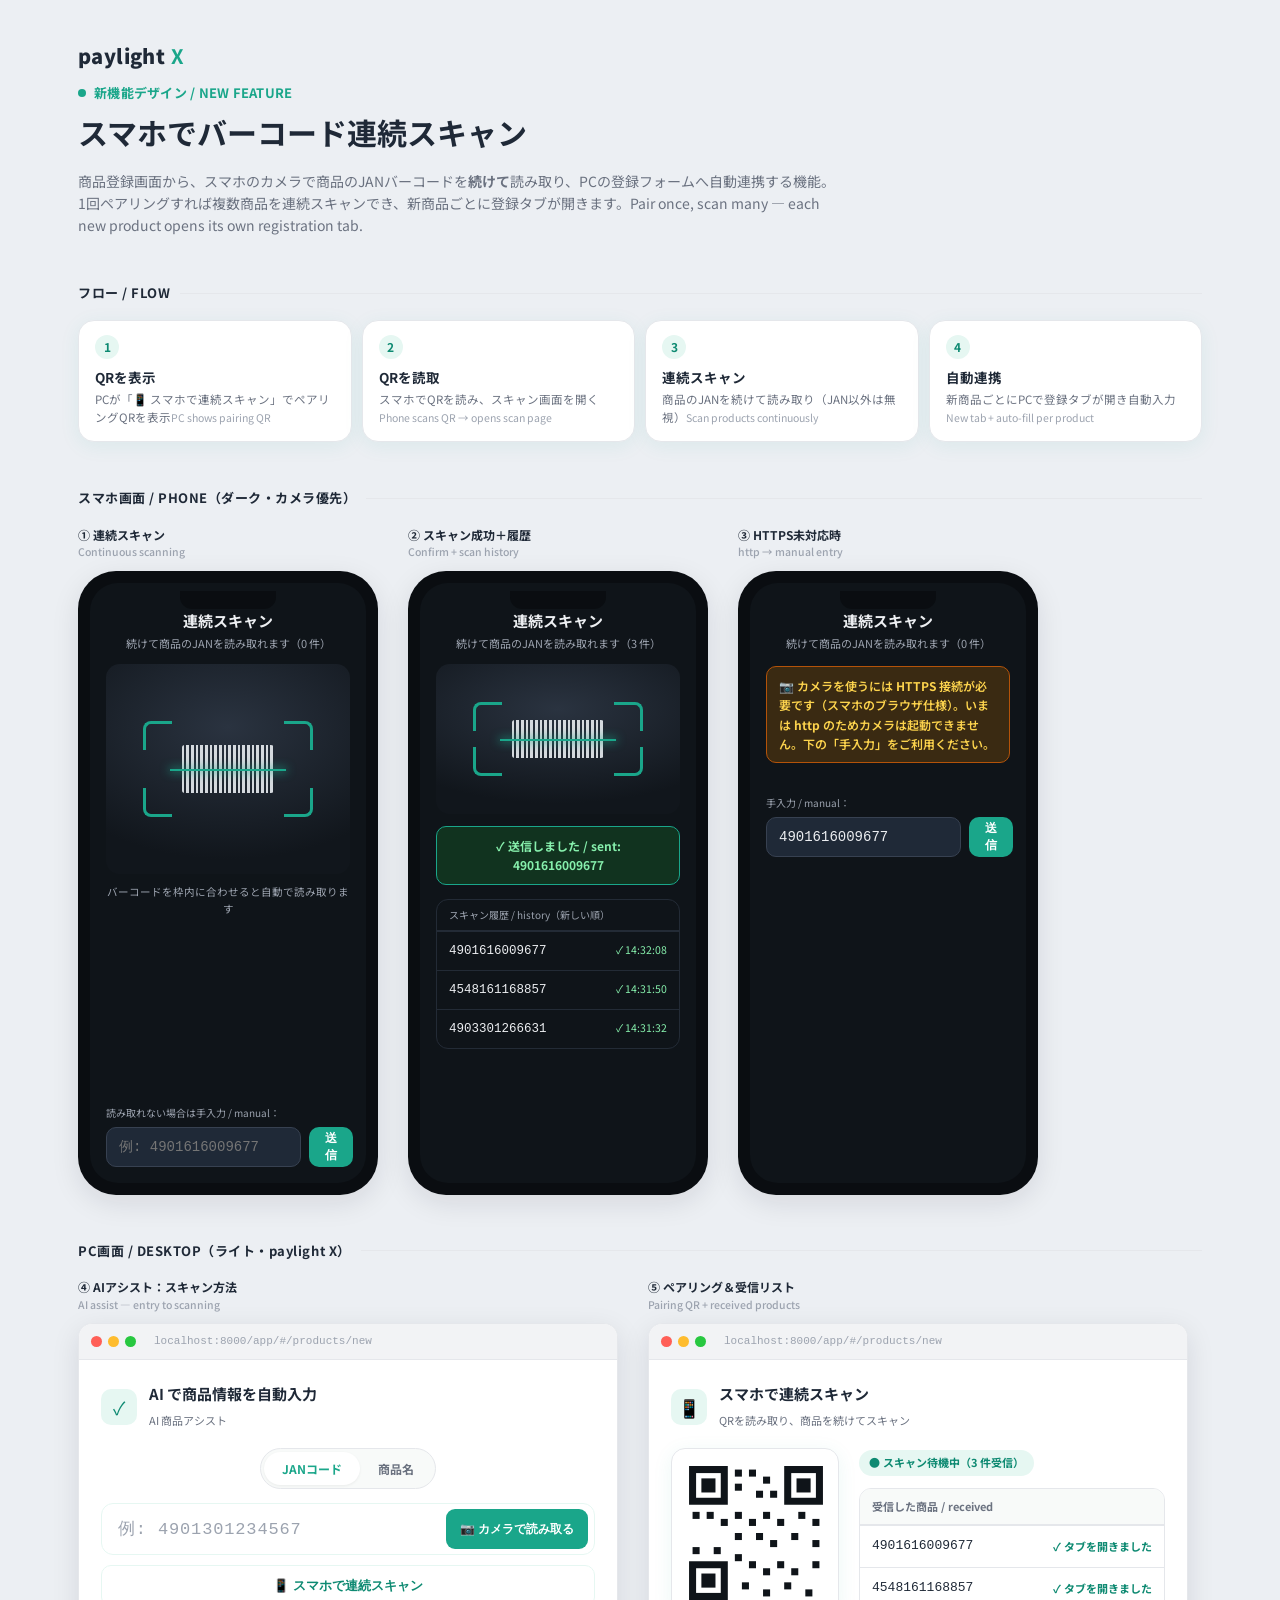
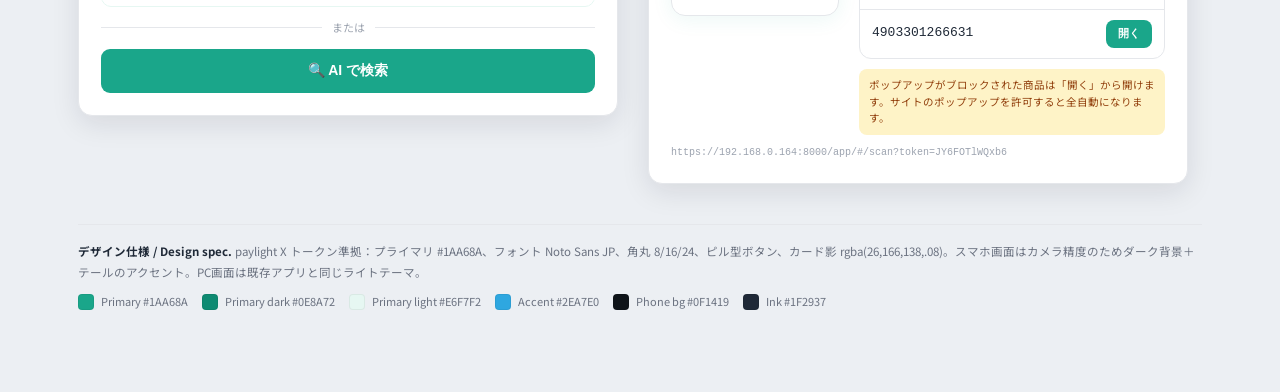
==== design/barcode_scan_features_mockup.html @ 878e17fd "design(barcode-scan): paylight X mockup board for phone scan features" ====
<!doctype html>
<html lang="ja">
<head>
<meta charset="utf-8">
<meta name="viewport" content="width=device-width,initial-scale=1">
<title>SCO Product Management PoC — バーコードスキャン新機能デザイン</title>
<link rel="preconnect" href="https://fonts.googleapis.com">
<link rel="preconnect" href="https://fonts.gstatic.com" crossorigin>
<link rel="stylesheet" href="https://fonts.googleapis.com/css2?family=Noto+Sans+JP:wght@400;500;600;700;900&display=swap">
<style>
  /* paylight X design tokens (from mockup/colors_and_type.css) */
  :root{
    --color-primary:#1AA68A; --color-primary-dark:#0E8A72;
    --color-primary-light:#E6F7F2; --color-primary-50:#F4FBF8;
    --color-accent-blue:#2EA7E0;
    --color-text:#1F2937; --color-text-muted:#6B7280; --color-text-subtle:#9CA3AF;
    --color-bg:#FFFFFF; --color-surface:#F8FAF9; --color-border:#E5E7EB;
    --color-warn:#D97706; --color-warn-bg:#FEF3C7;
    --font-sans:"Noto Sans JP","Hiragino Kaku Gothic ProN","Yu Gothic",sans-serif;
    --radius-sm:8px; --radius-md:16px; --radius-lg:24px; --radius-pill:9999px;
    --shadow-card:0 4px 20px rgba(26,166,138,.08);
    --shadow-cta:0 6px 16px rgba(26,166,138,.25);
    --shadow-float:0 8px 28px rgba(17,24,39,.10);
    /* phone dark surface */
    --dark-bg:#0F1419; --dark-card:#161C24; --dark-line:#232B36; --dark-text:#ECEEF1; --dark-muted:#9CA3AF;
  }
  *{box-sizing:border-box}
  body{margin:0;font-family:var(--font-sans);color:var(--color-text);background:#ECEFF3;-webkit-font-smoothing:antialiased;line-height:1.6}
  .wrap{max-width:1180px;margin:0 auto;padding:40px 28px 80px}
  .pagehead{display:flex;align-items:center;gap:14px;margin-bottom:6px}
  .logo{font-weight:900;font-size:20px;letter-spacing:.02em;color:var(--color-text)}
  .logo b{color:var(--color-primary)}
  .label-dot{display:inline-flex;align-items:center;gap:8px;font-size:13px;font-weight:700;color:var(--color-primary);letter-spacing:.02em}
  .label-dot::before{content:"";width:8px;height:8px;border-radius:50%;background:var(--color-primary)}
  h1{font-size:30px;font-weight:700;margin:4px 0 2px}
  .lead{color:var(--color-text-muted);font-size:14px;max-width:760px}
  .sectitle{font-size:13px;font-weight:700;color:var(--color-text);letter-spacing:.04em;margin:46px 0 16px;display:flex;align-items:center;gap:10px}
  .sectitle::after{content:"";flex:1;height:1px;background:var(--color-border)}

  /* flow strip */
  .flow{display:flex;gap:10px;flex-wrap:wrap;align-items:stretch}
  .step{flex:1;min-width:150px;background:var(--color-bg);border:1px solid var(--color-border);border-radius:var(--radius-md);padding:14px 16px;box-shadow:var(--shadow-card);position:relative}
  .step .n{width:24px;height:24px;border-radius:50%;background:var(--color-primary-light);color:var(--color-primary-dark);font-weight:700;font-size:12px;display:flex;align-items:center;justify-content:center;margin-bottom:8px}
  .step h4{margin:0 0 3px;font-size:13.5px}
  .step p{margin:0;font-size:11.5px;color:var(--color-text-muted);line-height:1.55}
  .step .en{color:var(--color-text-subtle);font-size:10.5px}

  .board{display:flex;gap:30px;flex-wrap:wrap;align-items:flex-start}
  .frame{display:flex;flex-direction:column;gap:10px}
  .cap{font-size:12px;font-weight:700;color:var(--color-text)}
  .cap span{display:block;font-weight:500;color:var(--color-text-subtle);font-size:10.5px}

  /* phone device */
  .phone{width:300px;background:#0a0d11;border-radius:38px;padding:12px;box-shadow:var(--shadow-float)}
  .phone .screen{background:var(--dark-bg);border-radius:28px;overflow:hidden;height:600px;display:flex;flex-direction:column;color:var(--dark-text);position:relative}
  .notch{position:absolute;top:8px;left:50%;transform:translateX(-50%);width:96px;height:18px;background:#0a0d11;border-radius:0 0 12px 12px;z-index:5}
  .ph-pad{padding:26px 16px 16px;display:flex;flex-direction:column;height:100%}
  .ph-title{font-size:15px;font-weight:700;text-align:center}
  .ph-sub{font-size:11px;color:var(--dark-muted);text-align:center;margin-top:2px}

  /* camera viewport */
  .camera{margin-top:12px;border-radius:14px;height:210px;background:
      radial-gradient(120% 90% at 50% 30%, #2a3340 0%, #11161c 70%);
      position:relative;overflow:hidden;display:flex;align-items:center;justify-content:center}
  .reticle{width:70%;height:96px;border-radius:10px;position:relative}
  .reticle::before,.reticle::after,.c2::before,.c2::after{content:"";position:absolute;width:26px;height:26px;border:3px solid var(--color-primary)}
  .reticle::before{left:0;top:0;border-right:0;border-bottom:0;border-radius:8px 0 0 0}
  .reticle::after{right:0;top:0;border-left:0;border-bottom:0;border-radius:0 8px 0 0}
  .c2::before{left:0;bottom:0;border-right:0;border-top:0;border-radius:0 0 0 8px}
  .c2::after{right:0;bottom:0;border-left:0;border-top:0;border-radius:0 0 8px 0}
  .scanline{position:absolute;left:16%;right:16%;height:2px;background:var(--color-primary);box-shadow:0 0 10px 1px rgba(26,166,138,.8);top:50%}
  .barcode{position:absolute;left:50%;top:50%;transform:translate(-50%,-50%);width:54%;height:48px;background:
     repeating-linear-gradient(90deg,#e9edf1 0 2px,transparent 2px 4px,#e9edf1 4px 7px,transparent 7px 9px,#e9edf1 9px 12px,transparent 12px 14px);
     border-radius:3px;opacity:.9}
  .hint{font-size:10.5px;color:var(--dark-muted);text-align:center;margin-top:10px}

  .toast{margin-top:12px;border-radius:10px;padding:9px 12px;font-size:12px;font-weight:700;text-align:center;background:#11331f;border:1px solid var(--color-primary);color:#86efac}
  .toast.warn{background:#3a2a12;border-color:#b45309;color:#FCD34D;font-weight:600;text-align:left;line-height:1.6}

  .hist{margin-top:14px;border:1px solid var(--dark-line);border-radius:12px;overflow:hidden}
  .hist .hh{font-size:10px;color:var(--dark-muted);padding:7px 12px;border-bottom:1px solid var(--dark-line)}
  .hrow{display:flex;justify-content:space-between;align-items:center;padding:9px 12px;font-size:12.5px;border-top:1px solid var(--dark-line)}
  .hrow:first-of-type{border-top:0}
  .hrow .jan{font-family:ui-monospace,SFMono-Regular,monospace}
  .hrow .t{font-size:10.5px;color:#86efac}
  .manual{margin-top:auto;padding-top:14px}
  .manual .ml{font-size:10px;color:var(--dark-muted);margin-bottom:6px}
  .mfield{display:flex;gap:8px}
  .mfield input{flex:1;height:40px;border-radius:10px;border:1px solid #374151;background:#1F2937;color:var(--dark-text);padding:0 12px;font-size:14px;font-family:ui-monospace,monospace}
  .mbtn{height:40px;padding:0 16px;border:0;border-radius:10px;background:var(--color-primary);color:#fff;font-weight:700;font-size:12px}

  /* desktop browser card */
  .desktop{width:540px;background:var(--color-bg);border-radius:14px;box-shadow:var(--shadow-float);overflow:hidden;border:1px solid var(--color-border)}
  .winbar{height:36px;background:#F2F3F5;display:flex;align-items:center;gap:6px;padding:0 12px;border-bottom:1px solid var(--color-border)}
  .winbar i{width:11px;height:11px;border-radius:50%;display:inline-block}
  .winbar .url{margin-left:12px;font-size:11px;color:var(--color-text-subtle);font-family:ui-monospace,monospace}
  .dt-body{padding:22px}

  /* AI assist modal-ish */
  .modal-head{display:flex;align-items:center;gap:12px;margin-bottom:16px}
  .mh-ico{width:36px;height:36px;border-radius:10px;background:var(--color-primary-light);display:flex;align-items:center;justify-content:center;color:var(--color-primary-dark);font-size:18px}
  .mh-t b{display:block;font-size:15px}
  .mh-t span{font-size:11px;color:var(--color-text-muted)}
  .seg{display:inline-flex;background:var(--color-surface);border:1px solid var(--color-border);border-radius:var(--radius-pill);padding:3px;margin:0 auto 14px;}
  .seg b{font-size:12px;font-weight:700;padding:7px 18px;border-radius:var(--radius-pill);color:var(--color-text-muted)}
  .seg b.on{background:#fff;color:var(--color-primary);box-shadow:0 1px 3px rgba(0,0,0,.06)}
  .jan-input{display:flex;align-items:center;height:52px;border:1.5px solid var(--color-primary-light);border-radius:12px;padding:0 6px 0 16px;gap:8px}
  .jan-input .ph{flex:1;color:var(--color-text-subtle);font-size:17px;font-family:ui-monospace,monospace;letter-spacing:.05em}
  .pill-btn{height:40px;padding:0 14px;border:0;border-radius:9px;background:var(--color-primary);color:#fff;font-weight:700;font-size:12px;display:inline-flex;align-items:center;gap:6px}
  .ghost-btn{width:100%;height:42px;border:1.5px solid var(--color-primary-light);background:transparent;color:var(--color-primary-dark);border-radius:10px;font-weight:700;font-size:13px;margin-top:10px;display:flex;align-items:center;justify-content:center;gap:8px}
  .or{display:flex;align-items:center;gap:10px;color:var(--color-text-subtle);font-size:11px;margin:12px 0}
  .or::before,.or::after{content:"";flex:1;height:1px;background:var(--color-border)}

  /* pairing */
  .pair{display:flex;gap:20px}
  .qr{width:168px;height:168px;border-radius:14px;background:#fff;border:1px solid var(--color-border);padding:10px;flex-shrink:0;box-shadow:var(--shadow-card)}
  .pair-side{flex:1}
  .badge{display:inline-flex;align-items:center;gap:6px;font-size:11px;font-weight:700;color:var(--color-primary-dark);background:var(--color-primary-light);padding:4px 10px;border-radius:var(--radius-pill)}
  .recv{margin-top:12px;border:1px solid var(--color-border);border-radius:12px;overflow:hidden}
  .recv .rh{font-size:11px;font-weight:700;color:var(--color-text-muted);padding:9px 12px;background:var(--color-surface);border-bottom:1px solid var(--color-border)}
  .rrow{display:flex;justify-content:space-between;align-items:center;padding:10px 12px;font-size:13px;border-top:1px solid var(--color-border)}
  .rrow:first-of-type{border-top:0}
  .rrow .jan{font-family:ui-monospace,monospace;color:var(--color-text)}
  .ok{font-size:11px;font-weight:700;color:var(--color-primary-dark)}
  .openbtn{height:28px;padding:0 12px;border:0;border-radius:8px;background:var(--color-primary);color:#fff;font-weight:700;font-size:11px}
  .note{margin-top:10px;background:var(--color-warn-bg);color:#92400e;border-radius:8px;padding:8px 10px;font-size:10.5px;line-height:1.6}
  .urlnote{margin-top:10px;font-size:10px;color:var(--color-text-subtle);font-family:ui-monospace,monospace;word-break:break-all}

  .legend{margin-top:40px;font-size:11.5px;color:var(--color-text-muted);line-height:1.8;border-top:1px solid var(--color-border);padding-top:16px}
  .legend b{color:var(--color-text)}
  .swatches{display:flex;gap:14px;flex-wrap:wrap;margin-top:10px}
  .sw{display:flex;align-items:center;gap:7px;font-size:11px;color:var(--color-text-muted)}
  .sw i{width:16px;height:16px;border-radius:4px;display:inline-block;border:1px solid rgba(0,0,0,.06)}
</style>
</head>
<body>
<div class="wrap">

  <div class="pagehead">
    <div class="logo">paylight <b>X</b></div>
  </div>
  <div class="label-dot">新機能デザイン / NEW FEATURE</div>
  <h1>スマホでバーコード連続スキャン</h1>
  <p class="lead">商品登録画面から、スマホのカメラで商品のJANバーコードを<b>続けて</b>読み取り、PCの登録フォームへ自動連携する機能。1回ペアリングすれば複数商品を連続スキャンでき、新商品ごとに登録タブが開きます。Pair once, scan many — each new product opens its own registration tab.</p>

  <!-- FLOW -->
  <div class="sectitle">フロー / FLOW</div>
  <div class="flow">
    <div class="step"><div class="n">1</div><h4>QRを表示</h4><p>PCが「📱 スマホで連続スキャン」でペアリングQRを表示<span class="en">PC shows pairing QR</span></p></div>
    <div class="step"><div class="n">2</div><h4>QRを読取</h4><p>スマホでQRを読み、スキャン画面を開く<span class="en">Phone scans QR → opens scan page</span></p></div>
    <div class="step"><div class="n">3</div><h4>連続スキャン</h4><p>商品のJANを続けて読み取り（JAN以外は無視）<span class="en">Scan products continuously</span></p></div>
    <div class="step"><div class="n">4</div><h4>自動連携</h4><p>新商品ごとにPCで登録タブが開き自動入力<span class="en">New tab + auto-fill per product</span></p></div>
  </div>

  <!-- PHONE SCREENS -->
  <div class="sectitle">スマホ画面 / PHONE（ダーク・カメラ優先）</div>
  <div class="board">

    <!-- Phone A: continuous scanning -->
    <div class="frame">
      <div class="cap">① 連続スキャン<span>Continuous scanning</span></div>
      <div class="phone"><div class="screen"><div class="notch"></div>
        <div class="ph-pad">
          <div class="ph-title">連続スキャン</div>
          <div class="ph-sub">続けて商品のJANを読み取れます（0 件）</div>
          <div class="camera">
            <div class="reticle"><div class="c2"></div><div class="barcode"></div><div class="scanline"></div></div>
          </div>
          <div class="hint">バーコードを枠内に合わせると自動で読み取ります</div>
          <div class="manual">
            <div class="ml">読み取れない場合は手入力 / manual：</div>
            <div class="mfield"><input value="" placeholder="例: 4901616009677"><button class="mbtn">送信</button></div>
          </div>
        </div>
      </div></div>
    </div>

    <!-- Phone B: success + history -->
    <div class="frame">
      <div class="cap">② スキャン成功＋履歴<span>Confirm + scan history</span></div>
      <div class="phone"><div class="screen"><div class="notch"></div>
        <div class="ph-pad">
          <div class="ph-title">連続スキャン</div>
          <div class="ph-sub">続けて商品のJANを読み取れます（3 件）</div>
          <div class="camera" style="height:150px">
            <div class="reticle" style="height:74px"><div class="c2"></div><div class="barcode" style="height:38px"></div><div class="scanline"></div></div>
          </div>
          <div class="toast">✓ 送信しました / sent: 4901616009677</div>
          <div class="hist">
            <div class="hh">スキャン履歴 / history（新しい順）</div>
            <div class="hrow"><span class="jan">4901616009677</span><span class="t">✓ 14:32:08</span></div>
            <div class="hrow"><span class="jan">4548161168857</span><span class="t">✓ 14:31:50</span></div>
            <div class="hrow"><span class="jan">4903301266631</span><span class="t">✓ 14:31:32</span></div>
          </div>
        </div>
      </div></div>
    </div>

    <!-- Phone C: HTTPS required / manual -->
    <div class="frame">
      <div class="cap">③ HTTPS未対応時<span>http → manual entry</span></div>
      <div class="phone"><div class="screen"><div class="notch"></div>
        <div class="ph-pad">
          <div class="ph-title">連続スキャン</div>
          <div class="ph-sub">続けて商品のJANを読み取れます（0 件）</div>
          <div class="toast warn" style="margin-top:14px">📷 カメラを使うには <b>HTTPS</b> 接続が必要です（スマホのブラウザ仕様）。いまは <b>http</b> のためカメラは起動できません。下の「手入力」をご利用ください。</div>
          <div class="manual" style="margin-top:18px">
            <div class="ml">手入力 / manual：</div>
            <div class="mfield"><input value="4901616009677" placeholder="例: 4901616009677"><button class="mbtn">送信</button></div>
          </div>
        </div>
      </div></div>
    </div>

  </div>

  <!-- DESKTOP SCREENS -->
  <div class="sectitle">PC画面 / DESKTOP（ライト・paylight X）</div>
  <div class="board">

    <!-- Desktop A: AI assist with scan options -->
    <div class="frame">
      <div class="cap">④ AIアシスト：スキャン方法<span>AI assist — entry to scanning</span></div>
      <div class="desktop">
        <div class="winbar"><i style="background:#ff5f57"></i><i style="background:#febc2e"></i><i style="background:#28c840"></i><span class="url">localhost:8000/app/#/products/new</span></div>
        <div class="dt-body">
          <div class="modal-head">
            <div class="mh-ico">✓</div>
            <div class="mh-t"><b>AI で商品情報を自動入力</b><span>AI 商品アシスト</span></div>
          </div>
          <div style="text-align:center"><div class="seg"><b class="on">JANコード</b><b>商品名</b></div></div>
          <div class="jan-input"><span class="ph">例: 4901301234567</span><button class="pill-btn">📷 カメラで読み取る</button></div>
          <button class="ghost-btn">📱 スマホで連続スキャン</button>
          <div class="or">または</div>
          <button class="pill-btn" style="width:100%;height:44px;justify-content:center;font-size:14px">🔍 AI で検索</button>
        </div>
      </div>
    </div>

    <!-- Desktop B: pairing + received list -->
    <div class="frame">
      <div class="cap">⑤ ペアリング＆受信リスト<span>Pairing QR + received products</span></div>
      <div class="desktop">
        <div class="winbar"><i style="background:#ff5f57"></i><i style="background:#febc2e"></i><i style="background:#28c840"></i><span class="url">localhost:8000/app/#/products/new</span></div>
        <div class="dt-body">
          <div class="modal-head">
            <div class="mh-ico">📱</div>
            <div class="mh-t"><b>スマホで連続スキャン</b><span>QRを読み取り、商品を続けてスキャン</span></div>
          </div>
          <div class="pair">
            <div class="qr">
              <svg viewBox="0 0 168 168" width="148" height="148" xmlns="http://www.w3.org/2000/svg" aria-label="pairing QR (mock)">
                <rect width="168" height="168" fill="#fff"/>
                <g fill="#0F1419">
                  <!-- finder patterns -->
                  <path d="M8 8h44v44H8z"/><rect x="16" y="16" width="28" height="28" fill="#fff"/><rect x="22" y="22" width="16" height="16" fill="#0F1419"/>
                  <path d="M116 8h44v44h-44z"/><rect x="124" y="16" width="28" height="28" fill="#fff"/><rect x="130" y="22" width="16" height="16" fill="#0F1419"/>
                  <path d="M8 116h44v44H8z"/><rect x="16" y="124" width="28" height="28" fill="#fff"/><rect x="22" y="130" width="16" height="16" fill="#0F1419"/>
                  <!-- scattered modules -->
                  <g>
                    <rect x="60" y="12" width="8" height="8"/><rect x="76" y="12" width="8" height="8"/><rect x="92" y="20" width="8" height="8"/>
                    <rect x="60" y="28" width="8" height="8"/><rect x="84" y="36" width="8" height="8"/><rect x="100" y="36" width="8" height="8"/>
                    <rect x="12" y="60" width="8" height="8"/><rect x="28" y="60" width="8" height="8"/><rect x="44" y="68" width="8" height="8"/>
                    <rect x="60" y="60" width="8" height="8"/><rect x="76" y="68" width="8" height="8"/><rect x="92" y="60" width="8" height="8"/><rect x="108" y="68" width="8" height="8"/><rect x="132" y="60" width="8" height="8"/><rect x="148" y="68" width="8" height="8"/>
                    <rect x="60" y="84" width="8" height="8"/><rect x="84" y="84" width="8" height="8"/><rect x="100" y="92" width="8" height="8"/><rect x="124" y="84" width="8" height="8"/><rect x="148" y="92" width="8" height="8"/>
                    <rect x="12" y="100" width="8" height="8"/><rect x="36" y="100" width="8" height="8"/>
                    <rect x="60" y="108" width="8" height="8"/><rect x="76" y="116" width="8" height="8"/><rect x="92" y="124" width="8" height="8"/><rect x="108" y="116" width="8" height="8"/><rect x="124" y="124" width="8" height="8"/><rect x="148" y="116" width="8" height="8"/>
                    <rect x="68" y="140" width="8" height="8"/><rect x="92" y="148" width="8" height="8"/><rect x="116" y="140" width="8" height="8"/><rect x="140" y="148" width="8" height="8"/>
                  </g>
                </g>
              </svg>
            </div>
            <div class="pair-side">
              <span class="badge">● スキャン待機中（3 件受信）</span>
              <div class="recv">
                <div class="rh">受信した商品 / received</div>
                <div class="rrow"><span class="jan">4901616009677</span><span class="ok">✓ タブを開きました</span></div>
                <div class="rrow"><span class="jan">4548161168857</span><span class="ok">✓ タブを開きました</span></div>
                <div class="rrow"><span class="jan">4903301266631</span><button class="openbtn">開く</button></div>
              </div>
              <div class="note">ポップアップがブロックされた商品は「開く」から開けます。サイトのポップアップを許可すると全自動になります。</div>
            </div>
          </div>
          <div class="urlnote">https://192.168.0.164:8000/app/#/scan?token=JY6FOTlWQxb6</div>
        </div>
      </div>
    </div>

  </div>

  <!-- legend -->
  <div class="legend">
    <b>デザイン仕様 / Design spec.</b> paylight X トークン準拠：プライマリ #1AA68A、フォント Noto Sans JP、角丸 8/16/24、ピル型ボタン、カード影 rgba(26,166,138,.08)。スマホ画面はカメラ精度のためダーク背景＋テールのアクセント。PC画面は既存アプリと同じライトテーマ。
    <div class="swatches">
      <span class="sw"><i style="background:#1AA68A"></i>Primary #1AA68A</span>
      <span class="sw"><i style="background:#0E8A72"></i>Primary dark #0E8A72</span>
      <span class="sw"><i style="background:#E6F7F2"></i>Primary light #E6F7F2</span>
      <span class="sw"><i style="background:#2EA7E0"></i>Accent #2EA7E0</span>
      <span class="sw"><i style="background:#0F1419"></i>Phone bg #0F1419</span>
      <span class="sw"><i style="background:#1F2937"></i>Ink #1F2937</span>
    </div>
  </div>

</div>
</body>
</html>
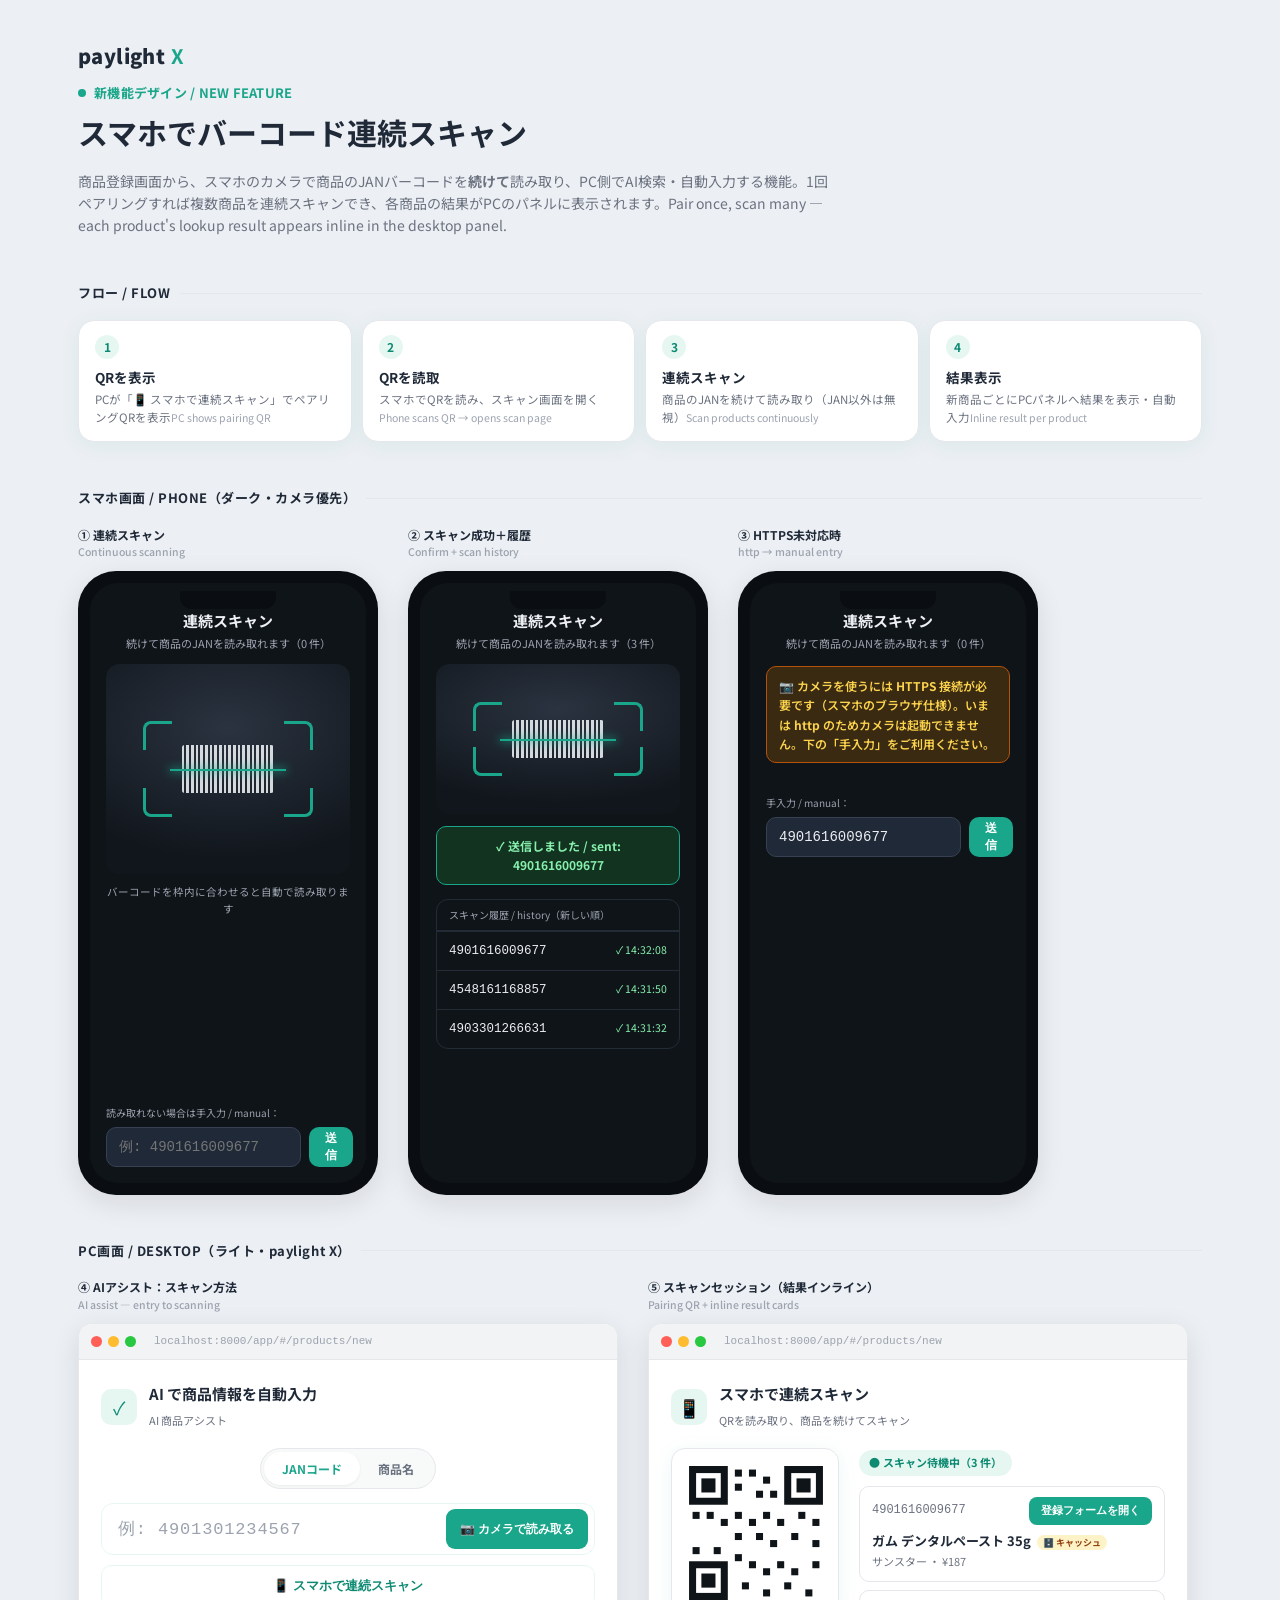
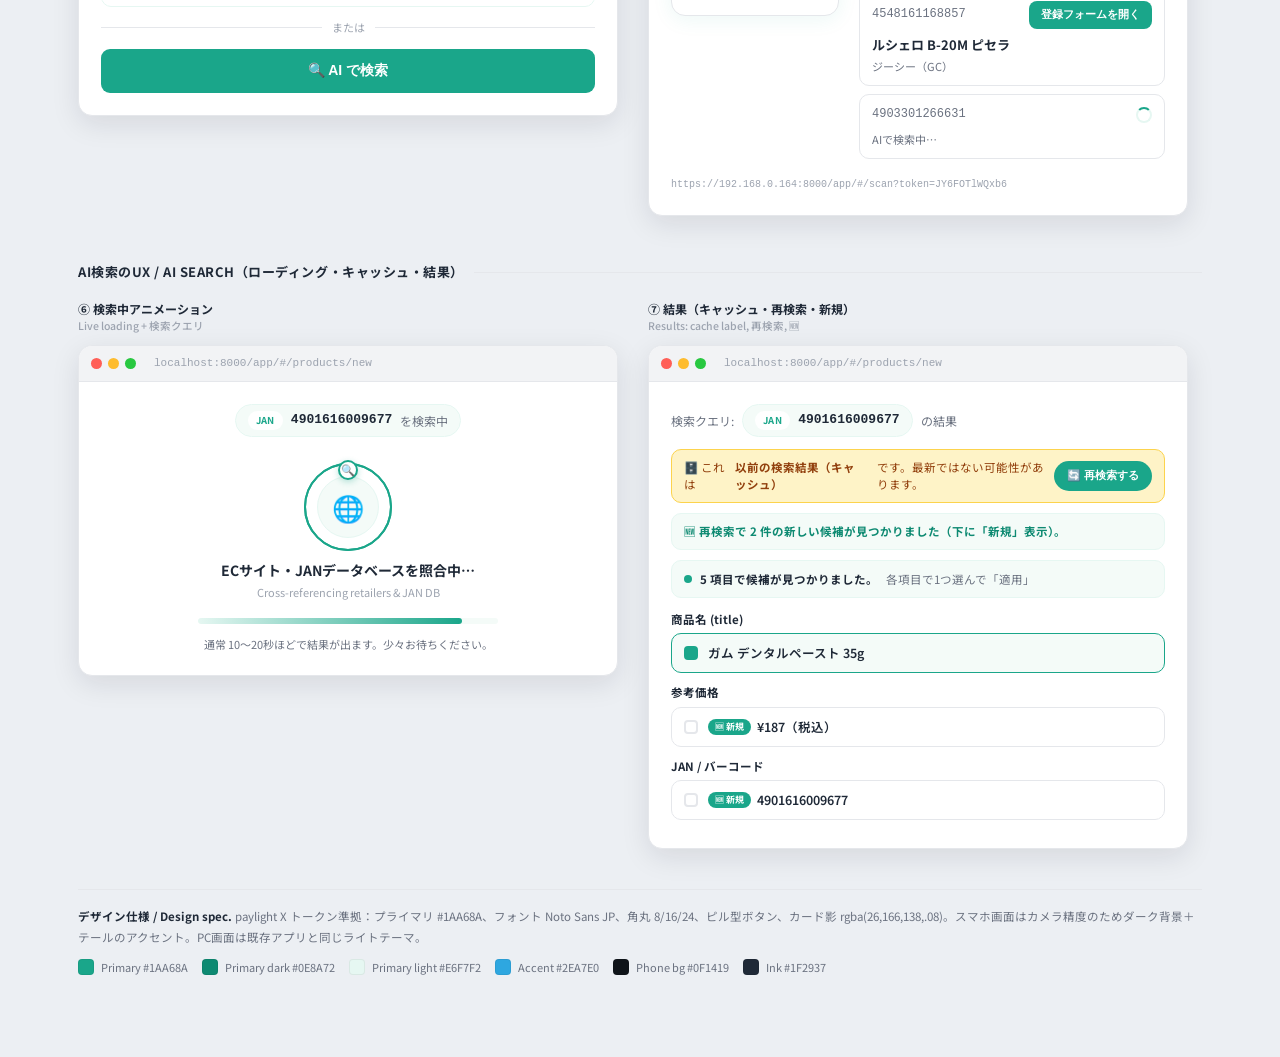
==== commit c7a987df: "design(barcode-scan): update mockup to current UI/UX (inline results, AI search loading, cache + 再検索" ====
--- a/design/barcode_scan_features_mockup.html
+++ b/design/barcode_scan_features_mockup.html
@@ -131,6 +131,45 @@
   .swatches{display:flex;gap:14px;flex-wrap:wrap;margin-top:10px}
   .sw{display:flex;align-items:center;gap:7px;font-size:11px;color:var(--color-text-muted)}
   .sw i{width:16px;height:16px;border-radius:4px;display:inline-block;border:1px solid rgba(0,0,0,.06)}
+
+  /* AI search loading + results + inline scan cards (current UI) */
+  @keyframes mOrbit{to{transform:rotate(360deg)}}
+  @keyframes mRing{0%{transform:scale(.7);opacity:.5}100%{transform:scale(1.7);opacity:0}}
+  @keyframes mBob{0%,100%{transform:translateY(0)}50%{transform:translateY(-5px)}}
+  @keyframes mBar{0%{width:8%}100%{width:88%}}
+  @keyframes mSpin{to{transform:rotate(360deg)}}
+  .qchip{display:inline-flex;align-items:center;gap:8px;background:var(--color-primary-50);border:1px solid var(--color-primary-light);border-radius:9999px;padding:5px 12px;font-size:13px;color:var(--color-text)}
+  .qchip .tag{font-size:9.5px;font-weight:700;color:var(--color-primary);background:#fff;border-radius:9999px;padding:2px 8px;letter-spacing:.04em}
+  .qchip .val{font-weight:700;font-family:ui-monospace,SFMono-Regular,monospace}
+  .ai-scan{position:relative;width:88px;height:88px;margin:6px auto 2px}
+  .ai-scan .ring{position:absolute;inset:0;border-radius:50%;border:2px solid var(--color-primary);animation:mRing 1.8s ease-out infinite}
+  .ai-scan .ring2{animation-delay:.9s}
+  .ai-scan .core{position:absolute;inset:13px;border-radius:50%;background:var(--color-primary-50);border:1.5px solid var(--color-primary-light);display:flex;align-items:center;justify-content:center;font-size:26px}
+  .ai-scan .core span{animation:mBob 1.1s ease-in-out infinite;display:inline-block}
+  .ai-scan .orbit{position:absolute;inset:0;animation:mOrbit 2.6s linear infinite}
+  .ai-scan .orbit b{position:absolute;top:-3px;left:50%;margin-left:-10px;width:20px;height:20px;border-radius:50%;background:#fff;border:2px solid var(--color-primary);display:flex;align-items:center;justify-content:center;font-size:11px;box-shadow:0 2px 6px rgba(26,166,138,.3)}
+  .bar{height:6px;background:var(--color-primary-50);border-radius:9999px;max-width:300px;margin:16px auto 0;overflow:hidden}
+  .bar i{display:block;height:100%;border-radius:9999px;background:linear-gradient(90deg,var(--color-primary-light),var(--color-primary));animation:mBar 12s cubic-bezier(.2,.7,.2,1) forwards}
+  .cachebar{display:flex;align-items:center;gap:10px;background:var(--color-warn-bg);border:1px solid #FCD34D;border-radius:10px;padding:9px 12px;font-size:11.5px;color:#92400e;margin-bottom:10px;line-height:1.5}
+  .cachebar button{margin-left:auto;height:30px;padding:0 13px;border:0;border-radius:9999px;background:var(--color-primary);color:#fff;font-weight:700;font-size:11px;white-space:nowrap;cursor:pointer}
+  .newnote{background:var(--color-primary-50);border:1px solid var(--color-primary-light);border-radius:10px;padding:8px 12px;font-size:11.5px;color:var(--color-primary-dark);font-weight:700;margin-bottom:10px}
+  .foundbar{display:flex;align-items:center;gap:8px;background:var(--color-primary-50);border:1px solid var(--color-primary-light);border-radius:10px;padding:9px 12px;font-size:11.5px;margin-bottom:12px}
+  .foundbar .dot{width:8px;height:8px;border-radius:50%;background:var(--color-primary)}
+  .flabel{font-size:11.5px;font-weight:700;margin:10px 0 5px}
+  .opt{display:flex;align-items:center;gap:10px;border:1px solid var(--color-border);border-radius:10px;padding:9px 12px;margin-bottom:6px}
+  .opt .box{width:14px;height:14px;border-radius:4px;border:2px solid var(--color-border);flex-shrink:0}
+  .opt.on{border-color:var(--color-primary);background:var(--color-primary-50)}
+  .opt.on .box{background:var(--color-primary);border-color:var(--color-primary)}
+  .opt .ov{font-size:12.5px;font-weight:600;display:flex;align-items:center;gap:6px}
+  .newbadge{font-size:9px;font-weight:700;color:#fff;background:var(--color-primary);padding:1px 7px;border-radius:9999px}
+  .rescard{border:1px solid var(--color-border);border-radius:10px;padding:10px 12px;margin-bottom:8px;text-align:left}
+  .rescard .top{display:flex;justify-content:space-between;align-items:center;gap:8px}
+  .rescard .jan{font-family:ui-monospace,SFMono-Regular,monospace;font-size:12px;color:var(--color-text-muted)}
+  .rescard .ttl{font-size:13px;font-weight:700;margin-top:6px}
+  .rescard .sub{font-size:11px;color:var(--color-text-muted);margin-top:2px}
+  .rescard .openbtn{height:28px;padding:0 12px;border:0;border-radius:8px;background:var(--color-primary);color:#fff;font-weight:700;font-size:11px;white-space:nowrap}
+  .spin{width:16px;height:16px;border-radius:50%;border:2px solid var(--color-primary-light);border-top:2px solid var(--color-primary);animation:mSpin .9s linear infinite}
+  .cachetag{font-size:9px;font-weight:700;color:#92400e;background:var(--color-warn-bg);padding:1px 6px;border-radius:9999px;margin-left:6px}
 </style>
 </head>
 <body>
@@ -141,7 +180,7 @@
   </div>
   <div class="label-dot">新機能デザイン / NEW FEATURE</div>
   <h1>スマホでバーコード連続スキャン</h1>
-  <p class="lead">商品登録画面から、スマホのカメラで商品のJANバーコードを<b>続けて</b>読み取り、PCの登録フォームへ自動連携する機能。1回ペアリングすれば複数商品を連続スキャンでき、新商品ごとに登録タブが開きます。Pair once, scan many — each new product opens its own registration tab.</p>
+  <p class="lead">商品登録画面から、スマホのカメラで商品のJANバーコードを<b>続けて</b>読み取り、PC側でAI検索・自動入力する機能。1回ペアリングすれば複数商品を連続スキャンでき、各商品の結果がPCのパネルに表示されます。Pair once, scan many — each product's lookup result appears inline in the desktop panel.</p>
 
   <!-- FLOW -->
   <div class="sectitle">フロー / FLOW</div>
@@ -149,7 +188,7 @@
     <div class="step"><div class="n">1</div><h4>QRを表示</h4><p>PCが「📱 スマホで連続スキャン」でペアリングQRを表示<span class="en">PC shows pairing QR</span></p></div>
     <div class="step"><div class="n">2</div><h4>QRを読取</h4><p>スマホでQRを読み、スキャン画面を開く<span class="en">Phone scans QR → opens scan page</span></p></div>
     <div class="step"><div class="n">3</div><h4>連続スキャン</h4><p>商品のJANを続けて読み取り（JAN以外は無視）<span class="en">Scan products continuously</span></p></div>
-    <div class="step"><div class="n">4</div><h4>自動連携</h4><p>新商品ごとにPCで登録タブが開き自動入力<span class="en">New tab + auto-fill per product</span></p></div>
+    <div class="step"><div class="n">4</div><h4>結果表示</h4><p>新商品ごとにPCパネルへ結果を表示・自動入力<span class="en">Inline result per product</span></p></div>
   </div>
 
   <!-- PHONE SCREENS -->
@@ -239,7 +278,7 @@
 
     <!-- Desktop B: pairing + received list -->
     <div class="frame">
-      <div class="cap">⑤ ペアリング＆受信リスト<span>Pairing QR + received products</span></div>
+      <div class="cap">⑤ スキャンセッション（結果インライン）<span>Pairing QR + inline result cards</span></div>
       <div class="desktop">
         <div class="winbar"><i style="background:#ff5f57"></i><i style="background:#febc2e"></i><i style="background:#28c840"></i><span class="url">localhost:8000/app/#/products/new</span></div>
         <div class="dt-body">
@@ -271,17 +310,75 @@
               </svg>
             </div>
             <div class="pair-side">
-              <span class="badge">● スキャン待機中（3 件受信）</span>
-              <div class="recv">
-                <div class="rh">受信した商品 / received</div>
-                <div class="rrow"><span class="jan">4901616009677</span><span class="ok">✓ タブを開きました</span></div>
-                <div class="rrow"><span class="jan">4548161168857</span><span class="ok">✓ タブを開きました</span></div>
-                <div class="rrow"><span class="jan">4903301266631</span><button class="openbtn">開く</button></div>
+              <span class="badge">● スキャン待機中（3 件）</span>
+              <!-- inline per-product result cards (no pop-up tabs) -->
+              <div style="margin-top:10px">
+                <div class="rescard">
+                  <div class="top"><span class="jan">4901616009677</span><button class="openbtn">登録フォームを開く</button></div>
+                  <div class="ttl">ガム デンタルペースト 35g<span class="cachetag">🗄️ キャッシュ</span></div>
+                  <div class="sub">サンスター ・ ¥187</div>
+                </div>
+                <div class="rescard">
+                  <div class="top"><span class="jan">4548161168857</span><button class="openbtn">登録フォームを開く</button></div>
+                  <div class="ttl">ルシェロ B-20M ピセラ</div>
+                  <div class="sub">ジーシー（GC）</div>
+                </div>
+                <div class="rescard">
+                  <div class="top"><span class="jan">4903301266631</span><span class="spin"></span></div>
+                  <div class="sub" style="margin-top:6px">AIで検索中…</div>
+                </div>
               </div>
-              <div class="note">ポップアップがブロックされた商品は「開く」から開けます。サイトのポップアップを許可すると全自動になります。</div>
             </div>
           </div>
           <div class="urlnote">https://192.168.0.164:8000/app/#/scan?token=JY6FOTlWQxb6</div>
+        </div>
+      </div>
+    </div>
+
+  </div>
+
+  <!-- AI SEARCH UX -->
+  <div class="sectitle">AI検索のUX / AI SEARCH（ローディング・キャッシュ・結果）</div>
+  <div class="board">
+
+    <!-- F: loading animation + query chip -->
+    <div class="frame">
+      <div class="cap">⑥ 検索中アニメーション<span>Live loading + 検索クエリ</span></div>
+      <div class="desktop">
+        <div class="winbar"><i style="background:#ff5f57"></i><i style="background:#febc2e"></i><i style="background:#28c840"></i><span class="url">localhost:8000/app/#/products/new</span></div>
+        <div class="dt-body" style="text-align:center">
+          <div class="qchip" style="margin-bottom:20px"><span class="tag">JAN</span><span class="val">4901616009677</span><span style="color:var(--color-text-muted);font-size:12px">を検索中</span></div>
+          <div class="ai-scan">
+            <div class="ring"></div><div class="ring ring2"></div>
+            <div class="core"><span>🌐</span></div>
+            <div class="orbit"><b>🔍</b></div>
+          </div>
+          <div style="font-size:14px;font-weight:700;margin-top:8px">ECサイト・JANデータベースを照合中…</div>
+          <div style="font-size:11px;color:var(--color-text-subtle);margin-top:3px">Cross-referencing retailers &amp; JAN DB</div>
+          <div class="bar"><i></i></div>
+          <div style="font-size:11px;color:var(--color-text-muted);margin-top:12px">通常 10〜20秒ほどで結果が出ます。少々お待ちください。</div>
+        </div>
+      </div>
+    </div>
+
+    <!-- G: results with cache label + re-search + new badges -->
+    <div class="frame">
+      <div class="cap">⑦ 結果（キャッシュ・再検索・新規）<span>Results: cache label, 再検索, 🆕</span></div>
+      <div class="desktop">
+        <div class="winbar"><i style="background:#ff5f57"></i><i style="background:#febc2e"></i><i style="background:#28c840"></i><span class="url">localhost:8000/app/#/products/new</span></div>
+        <div class="dt-body">
+          <div style="display:flex;align-items:center;gap:8px;font-size:12px;color:var(--color-text-muted);margin-bottom:12px;flex-wrap:wrap">
+            検索クエリ: <span class="qchip"><span class="tag">JAN</span><span class="val">4901616009677</span></span> の結果
+          </div>
+          <div class="cachebar">🗄️ これは<b>以前の検索結果（キャッシュ）</b>です。最新ではない可能性があります。<button>🔄 再検索する</button></div>
+          <div class="newnote">🆕 再検索で <b>2</b> 件の新しい候補が見つかりました（下に「新規」表示）。</div>
+          <div class="foundbar"><span class="dot"></span><b>5 項目で候補が見つかりました。</b><span style="color:var(--color-text-muted)">各項目で1つ選んで「適用」</span></div>
+          <div class="flabel">商品名 (title)</div>
+          <div class="opt on"><span class="box"></span><span class="ov">ガム デンタルペースト 35g</span></div>
+          <div class="flabel">参考価格</div>
+          <div class="opt"><span class="box"></span><span class="ov"><span class="newbadge">🆕 新規</span>¥187（税込）</span></div>
+          <div class="flabel">JAN / バーコード</div>
+          <div class="opt"><span class="box"></span><span class="ov"><span class="newbadge">🆕 新規</span>4901616009677</span></div>
         </div>
       </div>
     </div>
